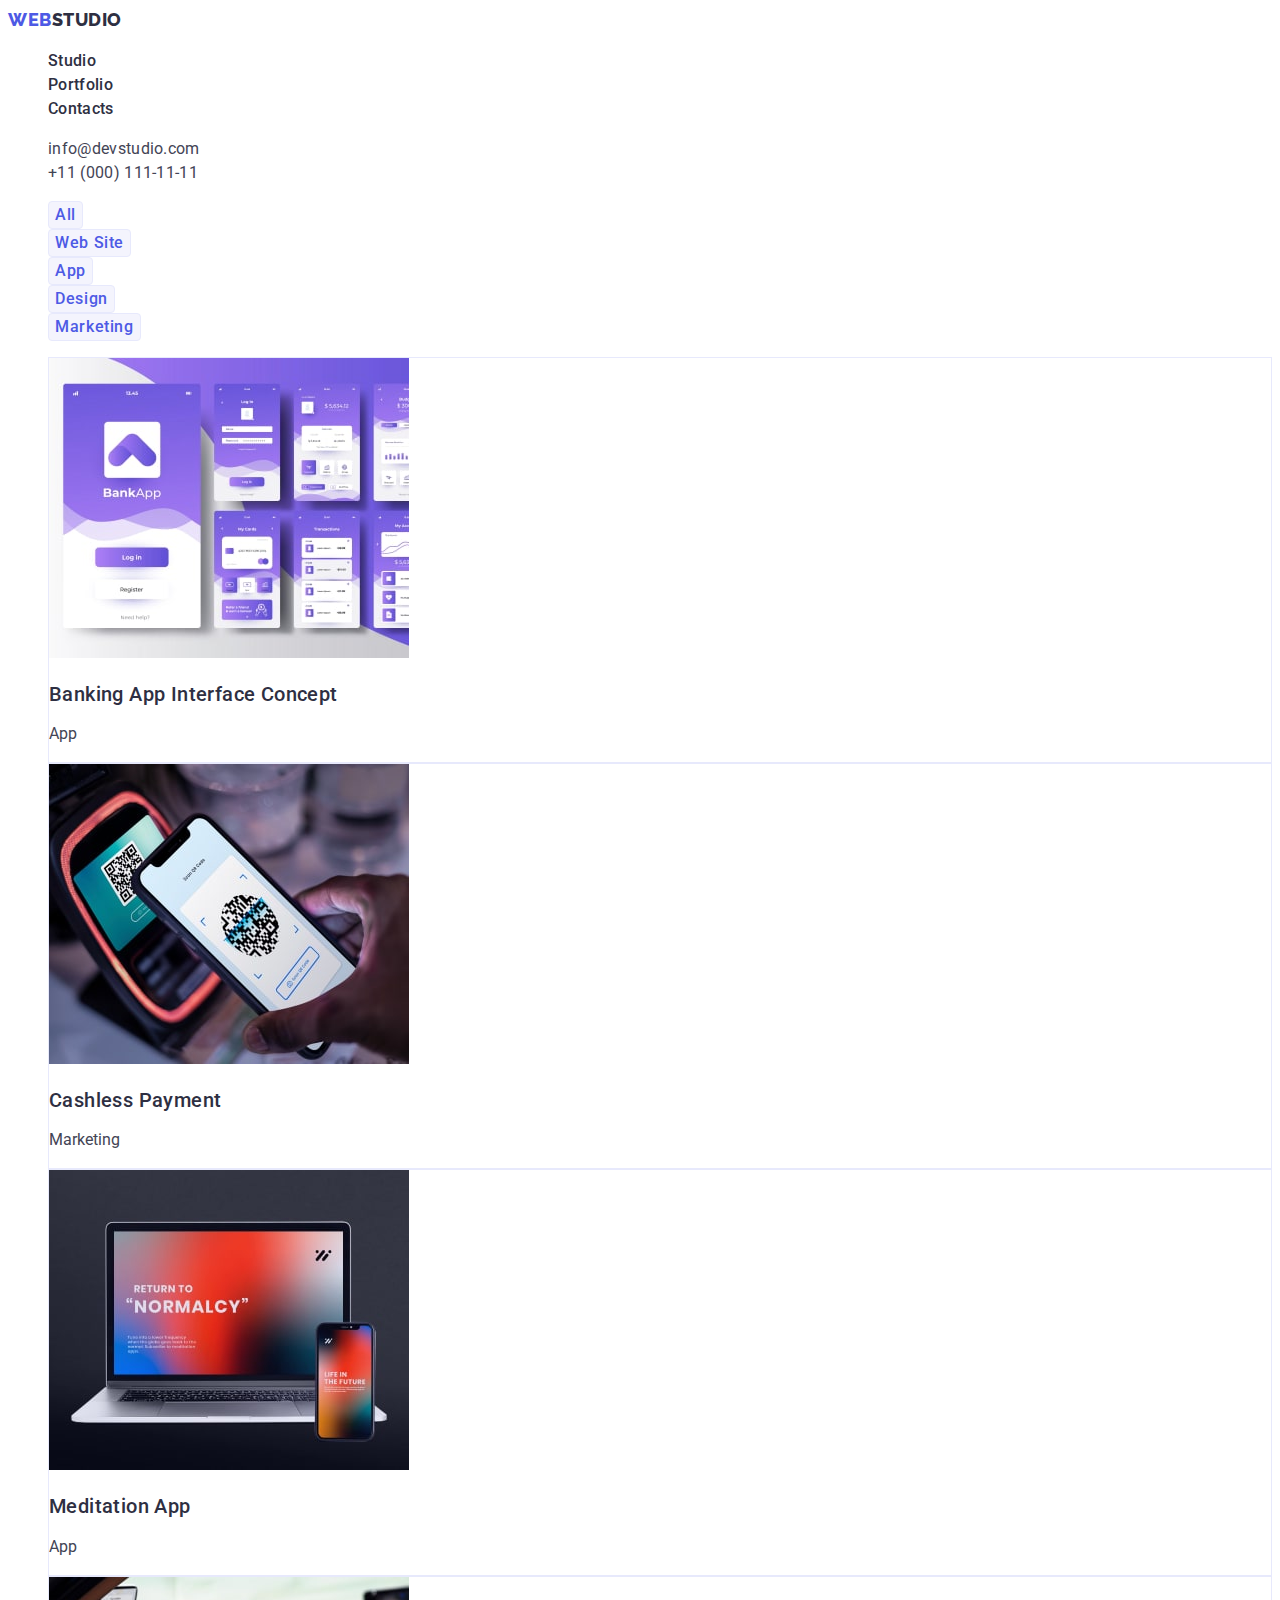
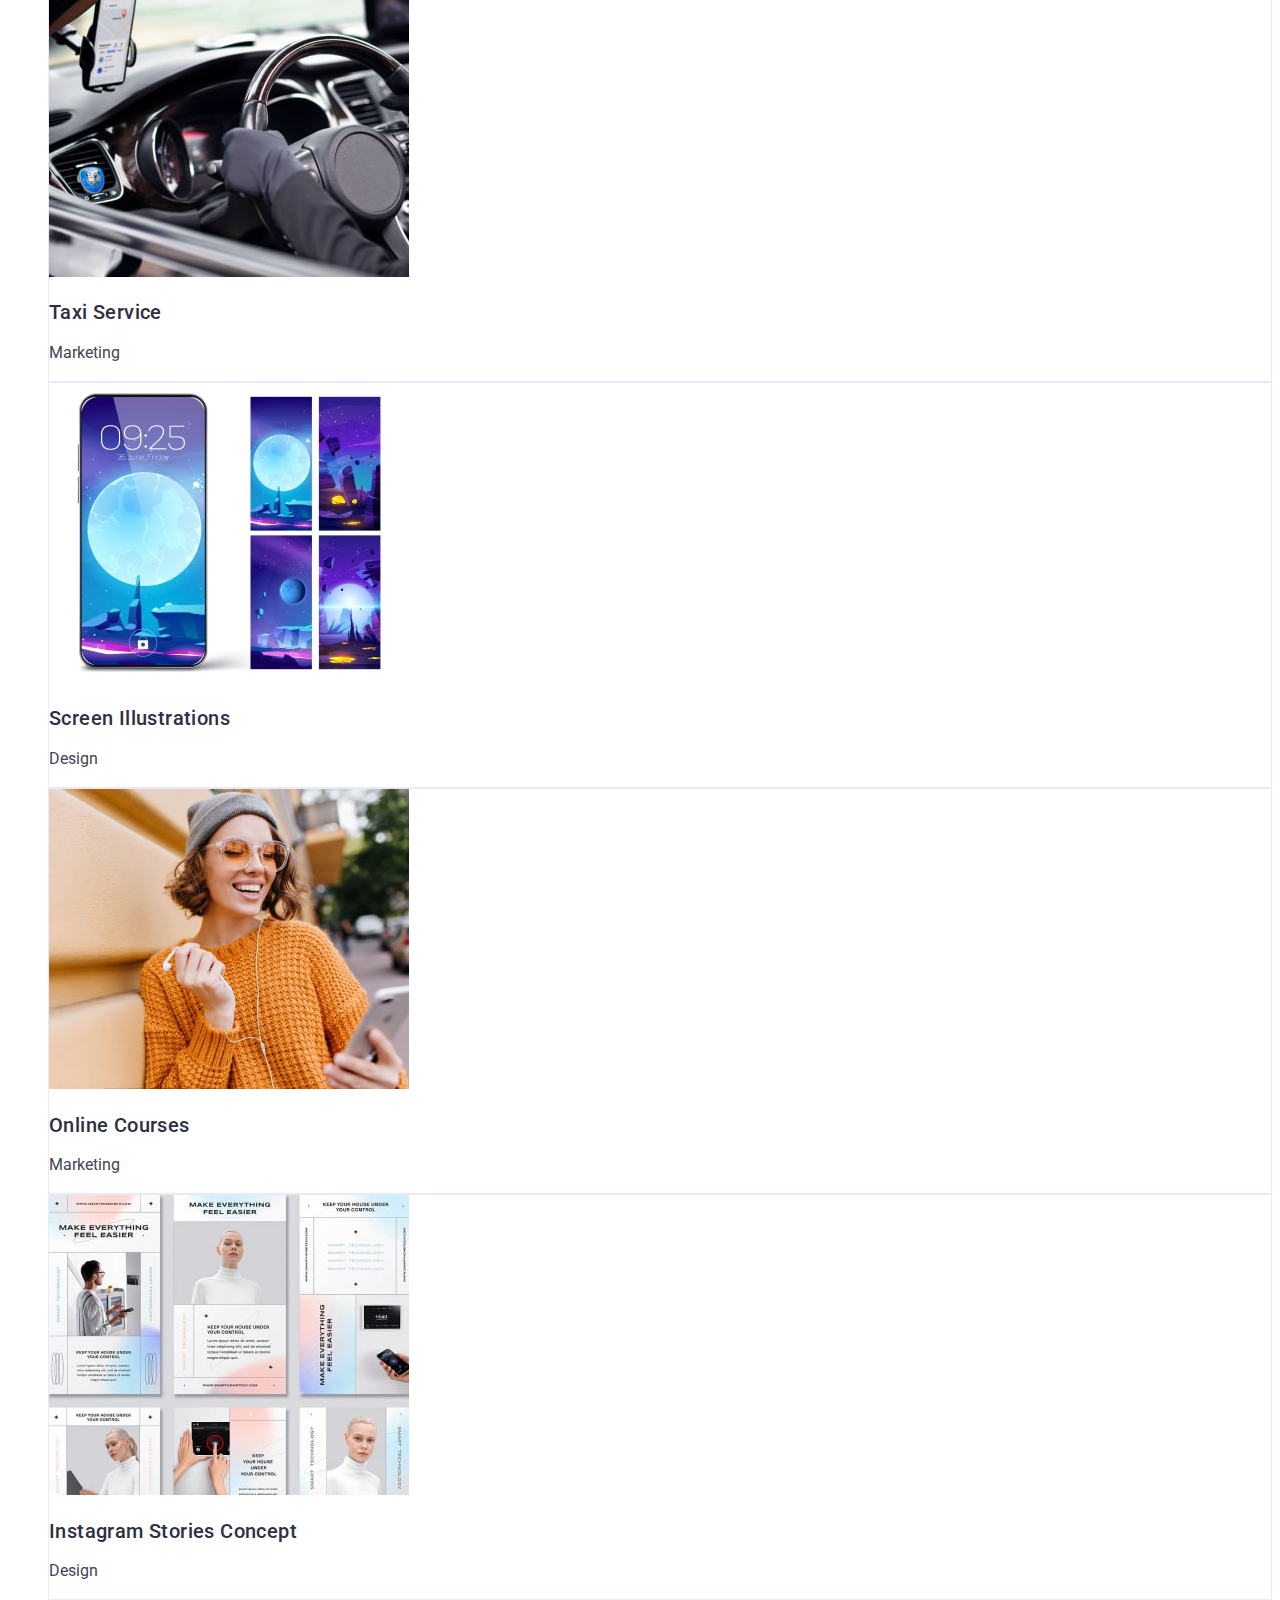
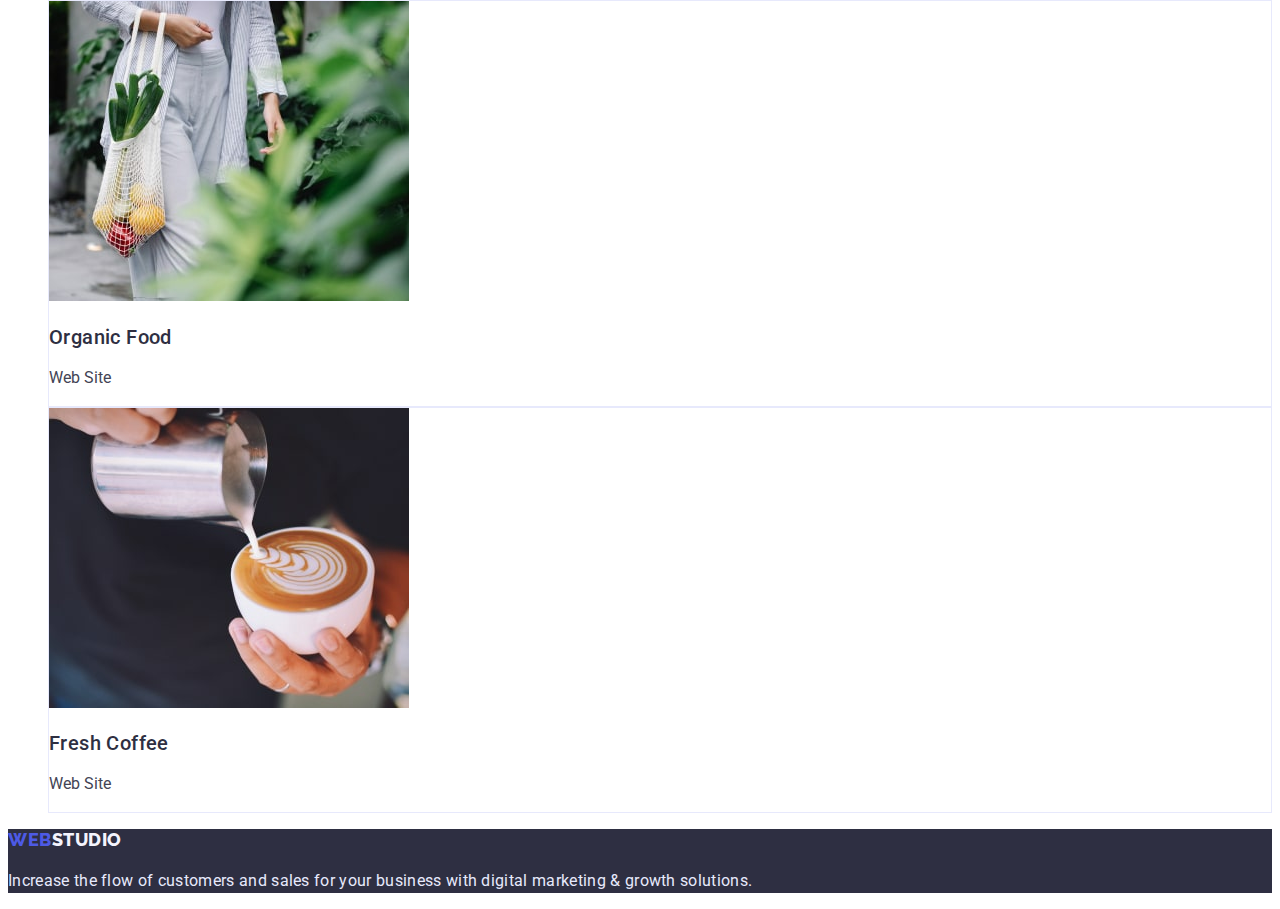
==== portfolio.html @ cee45951 "Initial commit" ====
<!DOCTYPE html>
<html lang="en">

<head>
    <meta charset="UTF-8">
    <meta http-equiv="X-UA-Compatible" content="IE=edge">
    <meta name="viewport" content="width=device-width, initial-scale=1.0">

    <title>WebStudio</title>

    <link rel="preconnect" href="https://fonts.googleapis.com">
    <link rel="preconnect" href="https://fonts.gstatic.com" crossorigin>
    <link
        href="https://fonts.googleapis.com/css2?family=Raleway:wght@800&family=Roboto:wght@400;500;700;900&display=swap"
        rel="stylesheet">

    <link rel="stylesheet" href="./css/styles.css">

</head>

<body>

    <header>
        <nav>
            <!-- Logo -->
            <a class="logo" href="./index.html"> <span class="logo-accent">Web</span>Studio</a>
            <!-- Navigation -->
            <ul class="site-navigation list">
                <li><a href="">Studio</a></li>
                <li><a href="">Portfolio</a></li>
                <li><a href="">Contacts</a></li>
            </ul>
        </nav>
        <!-- Mail&Phone number -->
        <address>
            <ul class="contacts list">
                <li>
                    <a href="mailto:info@devstudio.com">info@devstudio.com</a>
                </li>
                <li>
                    <a href="tel:+110001111111">+11 (000) 111-11-11</a>
                </li>
            </ul>
        </address>
    </header>

    <main>
        <h1 hidden>Portfolio</h1>
        <!-- Filter -->
        <ul class="filter list">
            <li><button type="button" class="filter-item">All</button></li>
            <li><button type="button" class="filter-item">Web site</button></li>
            <li><button type="button" class="filter-item">App</button></li>
            <li><button type="button" class="filter-item">Design</button></li>
            <li><button type="button" class="filter-item">Marketing</button></li>
        </ul>

        <!-- Portfolio -->
        <ul class="list">
            <li class="project"><a href="">
                    <img src="./images/portfolio/img1.jpg" alt="App interface" width="360">
                    <h2 class="subtitle">Banking app interface concept</h2>
                    <p class="description">App</p>
                </a>
            </li>
            <li class="project">
                <a href="">
                    <img src="./images/portfolio/img2.jpg" alt="Cashless payment" width="360">
                    <h2 class="subtitle">Cashless payment</h2>
                    <p class="description">Marketing</p>
                </a>
            </li>
            <li class="project">
                <a href="">
                    <img src="./images/portfolio/img3.jpg" alt="Meditation app" width="360">
                    <h2 class="subtitle">Meditation App</h2>
                    <p class="description">App</p>
                </a>
            </li>
            <li class="project">
                <a href="">
                    <img src="./images/portfolio/img4.jpg" alt="Taxi service" width="360">
                    <h2 class="subtitle">Taxi service</h2>
                    <p class="description">Marketing</p>
                </a>
            </li>
            <li class="project">
                <a href="">
                    <img src="./images/portfolio/img5.jpg" alt="Screen illustrations" width="360">
                    <h2 class="subtitle">Screen illustrations</h2>
                    <p class="description">Design</p>
                </a>
            </li>
            <li class="project">
                <a href="">
                    <img src="./images/portfolio/img6.jpg" alt="Online courses" width="360">
                    <h2 class="subtitle">Online courses</h2>
                    <p class="description">Marketing</p>
                </a>
            </li>
            <li class="project">
                <a href="">
                    <img src="./images/portfolio/img7.jpg" alt="Instagram stories concept" width="360">
                    <h2 class="subtitle">Instagram stories concept</h2>
                    <p class="description">Design</p>
                </a>
            </li>
            <li class="project">
                <a href="">
                    <img src="./images/portfolio/img8.jpg" alt="Organic food" width="360">
                    <h2 class="subtitle">Organic food</h2>
                    <p class="description">Web site</p>
                </a>
            </li>
            <li class="project">
                <a href="">
                    <img src="./images/portfolio/img9.jpg" alt="Coffee" width="360">
                    <h2 class="subtitle">Fresh coffee</h2>
                    <p class="description">Web site</p>
                </a>
            </li>
        </ul>
    </main>

    <footer>
        <!-- Logo footer -->
        <a href="./index.html" class="logo logo-footer "><span class="logo-accent">Web</span>Studio</a>

        <!-- Some text -->
        <p class="footer-text">Increase the flow of customers and sales for your business with digital marketing &
            growth solutions.</p>
    </footer>

</body>

</html>
---- css/styles.css ----
:root {
  --primary-brand: #4d5ae5;
  --pressed-state: #404bbf;
  --dark: #2e2f42;
  --success: #31d0aa;
  --text: #434455;
  --subtle-text: #8e8f99;
  --accent: #e7e9fc;
  --light: #f4f4fd;
  --modal-overlay: rgba(46, 47, 66, 0.4);
  --hero-background: rgba(46, 47, 66, 0.7);
}

body {
  background-color: #ffffff;
  color: var(--text);

  font-family: "Roboto", sans-serif;
  font-weight: 400;
  font-size: 16px;
  line-height: 1.5;
}

.list {
  list-style: none;
}

/* Logo */
.logo-accent {
  color: var(--primary-brand);
}
.logo {
  color: var(--dark);

  font-family: "Raleway", sans-serif;
  font-weight: 800;
  font-size: 18px;
  line-height: 1.33;
  letter-spacing: 0.03em;
  text-transform: uppercase;
  text-decoration: none;
}

/* Site navigation */
.site-navigation a {
  color: var(--dark);

  font-weight: 500;
  text-decoration: none;
  letter-spacing: 0.02em;
}
.site-navigation a:hover,
.site-navigation a:focus {
  color: var(--pressed-state);
}

/* Mail&Phone number */
.contacts a {
  color: var(--text);

  font-style: normal;
  font-weight: 400;
  font-size: 16px;
  line-height: 1.5;
  text-decoration: none;
  letter-spacing: 0.02em;
}
.contacts a:hover,
.contacts a:focus {
  color: var(--pressed-state);
}
/* Hero section */
.hero-section {
  background-color: var(--dark);
}

.hero-title {
  color: #ffffff;

  font-weight: 700;
  font-size: 56px;
  line-height: 1.07;
  text-align: center;
  letter-spacing: 0.02em;
}

.order-btn {
  background-color: var(--primary-brand);
  color: #ffffff;

  font-family: inherit;
  font-style: normal;
  font-weight: 500;
  font-size: 16px;
  line-height: 1.5;
  letter-spacing: 0.04em;
  text-align: center;

  cursor: pointer;
}
.order-btn:hover,
.order-btn:focus {
  background-color: var(--pressed-state);
}

.section-title {
  font-weight: 700;
  font-size: 36px;
  line-height: 1.11;
  text-align: center;
  text-transform: capitalize;
  letter-spacing: 0.02em;
}

.subtitle {
  color: var(--dark);

  font-weight: 500;
  font-size: 20px;
  line-height: 1.2;
  letter-spacing: 0.02em;
  text-transform: capitalize;
}

.description {
  text-transform: capitalize;
  color: var(--text);
}

/* Team section */
.team-section {
  background-color: var(--light);
}
.team-item {
  background-color: #ffffff;
}

/* Footer */
footer {
  background-color: var(--dark);
  color: var(--accent);
  letter-spacing: 0.02em;
}
.logo-footer {
  color: var(--light);
  line-height: 1.17;
  letter-spacing: 0.03em;
}

/* Portfolio page */
.filter-item {
  background-color: var(--light);
  color: var(--primary-brand);

  border: 1px solid var(--accent);
  border-radius: 4px;

  font-family: inherit;
  font-style: normal;
  font-weight: 500;
  font-size: 16px;
  line-height: 1.5;
  letter-spacing: 0.04em;
  text-transform: capitalize;

  cursor: pointer;
}
.filter-item:hover,
.filter-item:focus {
  background-color: var(--pressed-state);
  color: #ffffff;
}

.project {
  background-color: #ffffff;
  border: 1px solid var(--accent);
}
.project:hover,
.project:focus {
  background-color: var(--accent);
}

.project > a {
  text-decoration: none;
}
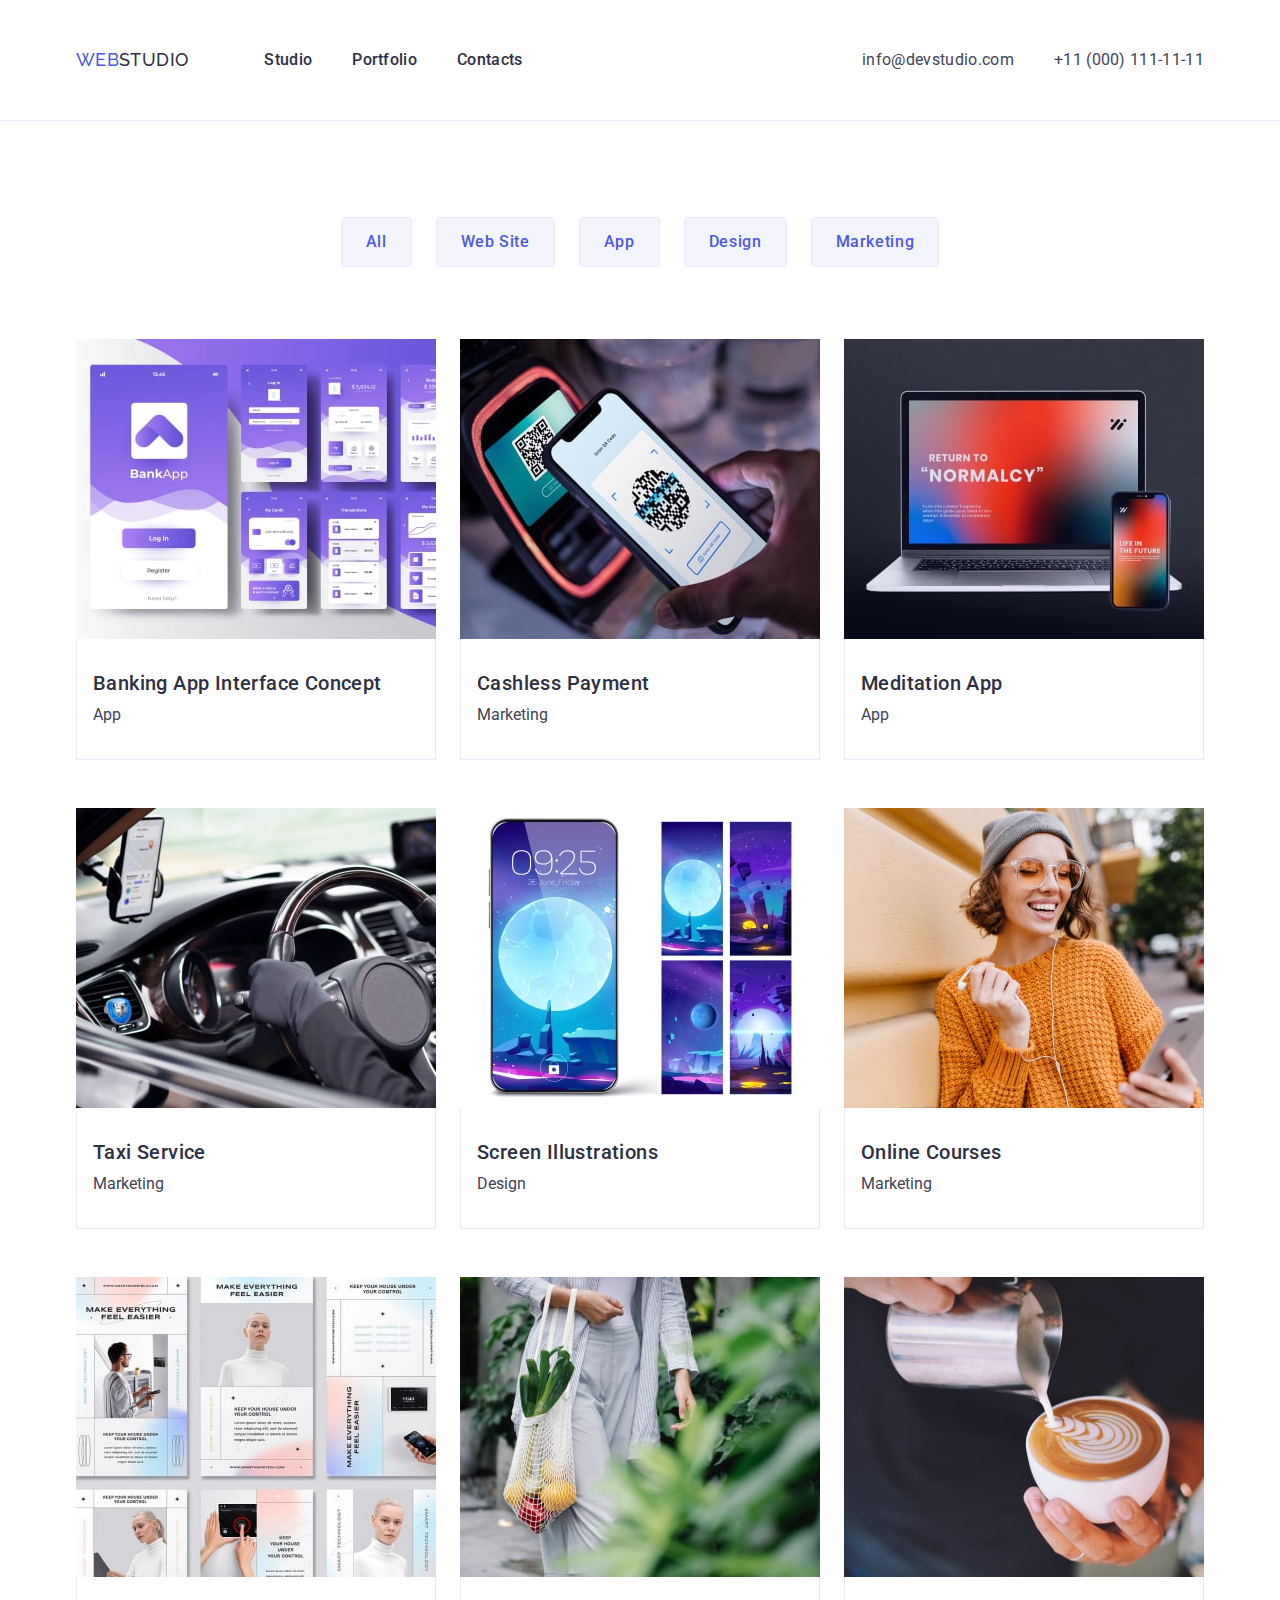
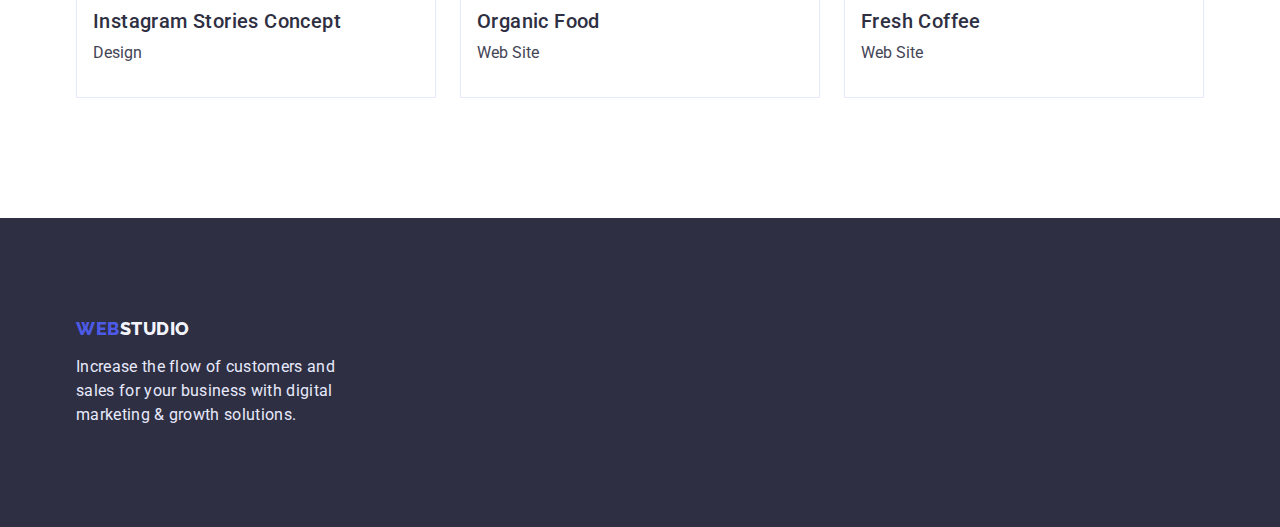
==== commit 5e85f6ca: "updated pages" ====
--- a/portfolio.html
+++ b/portfolio.html
@@ -14,6 +14,9 @@
         href="https://fonts.googleapis.com/css2?family=Raleway:wght@800&family=Roboto:wght@400;500;700;900&display=swap"
         rel="stylesheet">
 
+    <link rel="stylesheet"
+        href="https://cdnjs.cloudflare.com/ajax/libs/modern-normalize/1.1.0/modern-normalize.min.css">
+
     <link rel="stylesheet" href="./css/styles.css">
 
 </head>
@@ -21,114 +24,142 @@
 <body>
 
     <header>
-        <nav>
-            <!-- Logo -->
-            <a class="logo" href="./index.html"> <span class="logo-accent">Web</span>Studio</a>
-            <!-- Navigation -->
-            <ul class="site-navigation list">
-                <li><a href="">Studio</a></li>
-                <li><a href="">Portfolio</a></li>
-                <li><a href="">Contacts</a></li>
-            </ul>
-        </nav>
-        <!-- Mail&Phone number -->
-        <address>
-            <ul class="contacts list">
-                <li>
-                    <a href="mailto:info@devstudio.com">info@devstudio.com</a>
-                </li>
-                <li>
-                    <a href="tel:+110001111111">+11 (000) 111-11-11</a>
-                </li>
-            </ul>
-        </address>
+        <div class="container page-header">
+            <nav class="site-nav">
+                <!-- Logo -->
+                <a class="logo link" href="./index.html"> <span class="logo-accent">Web</span>Studio</a>
+                <!-- Navigation -->
+                <ul class="site-nav-list list">
+                    <li class="site-nav-item">
+                        <a class="link" href="">Studio</a>
+                    </li>
+                    <li class="site-nav-item"><a class="link" href="./portfolio.html">Portfolio</a></li>
+                    <li class="site-nav-item"><a class="link" href="">Contacts</a></li>
+                </ul>
+            </nav>
+            <!-- Mail&Phone number -->
+            <address>
+                <ul class="contacts list">
+                    <li class="contacts-item">
+                        <a class="link" href="mailto:info@devstudio.com">info@devstudio.com</a>
+                    </li>
+                    <li class="contacts-item">
+                        <a class="link" href="tel:+110001111111">+11 (000) 111-11-11</a>
+                    </li>
+                </ul>
+            </address>
+        </div>
     </header>
 
     <main>
-        <h1 hidden>Portfolio</h1>
-        <!-- Filter -->
-        <ul class="filter list">
-            <li><button type="button" class="filter-item">All</button></li>
-            <li><button type="button" class="filter-item">Web site</button></li>
-            <li><button type="button" class="filter-item">App</button></li>
-            <li><button type="button" class="filter-item">Design</button></li>
-            <li><button type="button" class="filter-item">Marketing</button></li>
-        </ul>
+        <div class="container portfolio-page">
+            <h1 class="visually-hidden">Portfolio</h1>
+            <!-- Filter -->
+            <ul class="filter list">
+                <li class="filter-item"><button type="button" class="filter-btn">All</button></li>
+                <li class="filter-item"><button type="button" class="filter-btn">Web site</button></li>
+                <li class="filter-item"><button type="button" class="filter-btn">App</button></li>
+                <li class="filter-item"><button type="button" class="filter-btn">Design</button></li>
+                <li class="filter-item"><button type="button" class="filter-btn">Marketing</button></li>
+            </ul>
 
-        <!-- Portfolio -->
-        <ul class="list">
-            <li class="project"><a href="">
-                    <img src="./images/portfolio/img1.jpg" alt="App interface" width="360">
-                    <h2 class="subtitle">Banking app interface concept</h2>
-                    <p class="description">App</p>
-                </a>
-            </li>
-            <li class="project">
-                <a href="">
-                    <img src="./images/portfolio/img2.jpg" alt="Cashless payment" width="360">
-                    <h2 class="subtitle">Cashless payment</h2>
-                    <p class="description">Marketing</p>
-                </a>
-            </li>
-            <li class="project">
-                <a href="">
-                    <img src="./images/portfolio/img3.jpg" alt="Meditation app" width="360">
-                    <h2 class="subtitle">Meditation App</h2>
-                    <p class="description">App</p>
-                </a>
-            </li>
-            <li class="project">
-                <a href="">
-                    <img src="./images/portfolio/img4.jpg" alt="Taxi service" width="360">
-                    <h2 class="subtitle">Taxi service</h2>
-                    <p class="description">Marketing</p>
-                </a>
-            </li>
-            <li class="project">
-                <a href="">
-                    <img src="./images/portfolio/img5.jpg" alt="Screen illustrations" width="360">
-                    <h2 class="subtitle">Screen illustrations</h2>
-                    <p class="description">Design</p>
-                </a>
-            </li>
-            <li class="project">
-                <a href="">
-                    <img src="./images/portfolio/img6.jpg" alt="Online courses" width="360">
-                    <h2 class="subtitle">Online courses</h2>
-                    <p class="description">Marketing</p>
-                </a>
-            </li>
-            <li class="project">
-                <a href="">
-                    <img src="./images/portfolio/img7.jpg" alt="Instagram stories concept" width="360">
-                    <h2 class="subtitle">Instagram stories concept</h2>
-                    <p class="description">Design</p>
-                </a>
-            </li>
-            <li class="project">
-                <a href="">
-                    <img src="./images/portfolio/img8.jpg" alt="Organic food" width="360">
-                    <h2 class="subtitle">Organic food</h2>
-                    <p class="description">Web site</p>
-                </a>
-            </li>
-            <li class="project">
-                <a href="">
-                    <img src="./images/portfolio/img9.jpg" alt="Coffee" width="360">
-                    <h2 class="subtitle">Fresh coffee</h2>
-                    <p class="description">Web site</p>
-                </a>
-            </li>
-        </ul>
+            <!-- Portfolio -->
+            <ul class="portfolio-list list">
+                <li class="project">
+                    <a class="link" href="">
+                        <img src="./images/portfolio/img1.jpg" alt="App interface" width="360">
+                        <div class="project-description">
+                            <h2 class="subtitle">Banking app interface concept</h2>
+                            <p class="description">App</p>
+                        </div>
+                    </a>
+                </li>
+                <li class="project">
+                    <a class="link" href="">
+                        <img src="./images/portfolio/img2.jpg" alt="Cashless payment" width="360">
+                        <div class="project-description">
+                            <h2 class="subtitle">Cashless payment</h2>
+                            <p class="description">Marketing</p>
+                        </div>
+
+                    </a>
+                </li>
+                <li class="project">
+                    <a class="link" href="">
+                        <img src="./images/portfolio/img3.jpg" alt="Meditation app" width="360">
+                        <div class="project-description">
+                            <h2 class="subtitle">Meditation App</h2>
+                            <p class="description">App</p>
+                        </div>
+                    </a>
+                </li>
+                <li class="project">
+                    <a class="link" href="">
+                        <img src="./images/portfolio/img4.jpg" alt="Taxi service" width="360">
+                        <div class="project-description">
+                            <h2 class="subtitle">Taxi service</h2>
+                            <p class="description">Marketing</p>
+                        </div>
+                    </a>
+                </li>
+                <li class="project">
+                    <a class="link" href="">
+                        <img src="./images/portfolio/img5.jpg" alt="Screen illustrations" width="360">
+                        <div class="project-description">
+                            <h2 class="subtitle">Screen illustrations</h2>
+                            <p class="description">Design</p>
+                        </div>
+                    </a>
+                </li>
+                <li class="project">
+                    <a class="link" href="">
+                        <img src="./images/portfolio/img6.jpg" alt="Online courses" width="360">
+                        <div class="project-description">
+                            <h2 class="subtitle">Online courses</h2>
+                            <p class="description">Marketing</p>
+                        </div>
+                    </a>
+                </li>
+                <li class="project">
+                    <a class="link" href="">
+                        <img src="./images/portfolio/img7.jpg" alt="Instagram stories concept" width="360">
+                        <div class="project-description">
+                            <h2 class="subtitle">Instagram stories concept</h2>
+                            <p class="description">Design</p>
+                        </div>
+                    </a>
+                </li>
+                <li class="project">
+                    <a class="link" href="">
+                        <img src="./images/portfolio/img8.jpg" alt="Organic food" width="360">
+                        <div class="project-description">
+                            <h2 class="subtitle">Organic food</h2>
+                            <p class="description">Web site</p>
+                        </div>
+                    </a>
+                </li>
+                <li class="project">
+                    <a class="link" href="">
+                        <img src="./images/portfolio/img9.jpg" alt="Coffee" width="360">
+                        <div class="project-description">
+                            <h2 class="subtitle">Fresh coffee</h2>
+                            <p class="description">Web site</p>
+                        </div>
+                    </a>
+                </li>
+            </ul>
+        </div>
     </main>
 
     <footer>
-        <!-- Logo footer -->
-        <a href="./index.html" class="logo logo-footer "><span class="logo-accent">Web</span>Studio</a>
+        <div class="container">
+            <!-- Logo footer -->
+            <a href="./index.html" class="logo logo-footer link"><span class="logo-accent">Web</span>Studio</a>
 
-        <!-- Some text -->
-        <p class="footer-text">Increase the flow of customers and sales for your business with digital marketing &
-            growth solutions.</p>
+            <!-- Some text -->
+            <p class="footer-text">Increase the flow of customers and sales for your business with digital marketing &
+                growth solutions.</p>
+        </div>
     </footer>
 
 </body>
--- a/css/styles.css
+++ b/css/styles.css
@@ -12,9 +12,10 @@
 }
 
 body {
+  margin: 0;
+
   background-color: #ffffff;
   color: var(--text);
-
   font-family: "Roboto", sans-serif;
   font-weight: 400;
   font-size: 16px;
@@ -22,72 +23,177 @@
 }
 
 .list {
+  margin: 0;
+  padding: 0;
+
   list-style: none;
 }
 
-/* Logo */
+.link {
+  text-decoration: none;
+}
+
+.section-title {
+  margin-top: 0;
+  margin-bottom: 72px;
+
+  font-weight: 700;
+  font-size: 36px;
+  line-height: 1.11;
+  text-align: center;
+  text-transform: capitalize;
+  letter-spacing: 0.02em;
+}
+
+.subtitle {
+  margin-top: 0;
+  margin-bottom: 8px;
+
+  color: var(--dark);
+  font-weight: 500;
+  font-size: 20px;
+  line-height: 1.2;
+  letter-spacing: 0.02em;
+  text-transform: capitalize;
+}
+
+.description {
+  margin-top: 0;
+  margin-bottom: 32px;
+
+  color: var(--text);
+  text-transform: capitalize;
+}
+
+.container {
+  width: 1158px;
+  margin: 0 auto;
+  padding: 0 15px;
+}
+
+.visually-hidden {
+  position: absolute;
+  width: 1px;
+  height: 1px;
+  margin: -1px;
+  border: 0;
+  padding: 0;
+
+  white-space: nowrap;
+  clip-path: inset(100%);
+  clip: rect(0 0 0 0);
+  overflow: hidden;
+}
+/*-------------------- Header ----------------------*/
+header {
+  padding-top: 24px;
+  padding-bottom: 24px;
+  border-bottom: 1px solid var(--accent);
+}
+
+.page-header {
+  display: flex;
+  align-items: center;
+  justify-content: space-between;
+}
+
+/*------ Logo -----*/
 .logo-accent {
   color: var(--primary-brand);
 }
+
 .logo {
   color: var(--dark);
-
   font-family: "Raleway", sans-serif;
   font-weight: 800;
   font-size: 18px;
   line-height: 1.33;
   letter-spacing: 0.03em;
   text-transform: uppercase;
-  text-decoration: none;
-}
-
-/* Site navigation */
-.site-navigation a {
+}
+
+/*------ Site navigation ------*/
+.site-nav {
+  display: flex;
+}
+
+.site-nav-list {
+  display: flex;
+  margin-left: 76px;
+}
+
+.site-nav-item:not(:last-child) {
+  margin-right: 40px;
+}
+
+.site-nav .link {
+  display: block;
+  padding-top: 24px;
+  padding-bottom: 24px;
+
   color: var(--dark);
-
   font-weight: 500;
-  text-decoration: none;
-  letter-spacing: 0.02em;
-}
-.site-navigation a:hover,
-.site-navigation a:focus {
+  letter-spacing: 0.02em;
+}
+
+.site-nav .link:hover,
+.site-nav .link:focus {
   color: var(--pressed-state);
 }
 
-/* Mail&Phone number */
-.contacts a {
+/*------- Mail&Phone number -------*/
+.contacts {
+  display: flex;
+}
+
+.contacts-item {
+  padding-top: 24px;
+  padding-bottom: 24px;
+  cursor: pointer;
+}
+.contacts-item + .contacts-item {
+  margin-left: 40px;
+}
+
+.contacts .link {
   color: var(--text);
-
   font-style: normal;
   font-weight: 400;
   font-size: 16px;
   line-height: 1.5;
-  text-decoration: none;
-  letter-spacing: 0.02em;
-}
-.contacts a:hover,
-.contacts a:focus {
+  letter-spacing: 0.02em;
+}
+
+.contacts .link:hover,
+.contacts .link:focus {
   color: var(--pressed-state);
 }
-/* Hero section */
+
+/*----------------- Hero section -------------------*/
 .hero-section {
   background-color: var(--dark);
+  text-align: center;
 }
 
 .hero-title {
+  margin-top: 0;
+  margin-bottom: 48px;
+
   color: #ffffff;
-
   font-weight: 700;
   font-size: 56px;
   line-height: 1.07;
-  text-align: center;
   letter-spacing: 0.02em;
 }
 
 .order-btn {
+  padding: 16px 32px;
+  min-width: 169px;
+  border-radius: 4px;
+  border-color: transparent;
+
   background-color: var(--primary-brand);
   color: #ffffff;
-
   font-family: inherit;
   font-style: normal;
   font-weight: 500;
@@ -98,63 +204,114 @@
 
   cursor: pointer;
 }
+
 .order-btn:hover,
 .order-btn:focus {
   background-color: var(--pressed-state);
 }
 
-.section-title {
-  font-weight: 700;
-  font-size: 36px;
-  line-height: 1.11;
+/*--------- Features ----------*/
+.features {
+  padding-top: 120px;
+}
+
+.feature-list {
+  display: flex;
+}
+
+.feature-list p {
+  margin-top: 0;
+  margin-bottom: 0;
+}
+
+.feature-list-item {
+  width: calc((100%-72px) / 4);
+  margin-right: 24px;
+}
+
+.feature-list-item:last-child {
+  margin-right: 0;
+}
+/*--------- Works ----------*/
+.works {
+  padding-top: 120px;
+  padding-bottom: 120px;
+}
+
+.works-list {
+  display: flex;
+  justify-content: space-between;
+}
+
+/*--------- Team section ----------*/
+.team-section {
+  padding-top: 120px;
+  padding-bottom: 120px;
+
+  background-color: var(--light);
+}
+
+.team-list {
+  display: flex;
+  justify-content: space-between;
+}
+
+.team-item {
+  border-radius: 0px 0px 4px 4px;
+
+  background-color: #ffffff;
   text-align: center;
-  text-transform: capitalize;
-  letter-spacing: 0.02em;
-}
-
-.subtitle {
-  color: var(--dark);
-
-  font-weight: 500;
-  font-size: 20px;
-  line-height: 1.2;
-  letter-spacing: 0.02em;
-  text-transform: capitalize;
-}
-
-.description {
-  text-transform: capitalize;
-  color: var(--text);
-}
-
-/* Team section */
-.team-section {
-  background-color: var(--light);
-}
-.team-item {
-  background-color: #ffffff;
-}
-
-/* Footer */
+}
+
+.team-list img {
+  margin-bottom: 32px;
+}
+
+/*--------------------- Footer ---------------------*/
 footer {
+  padding-top: 100px;
+  padding-bottom: 100px;
+
   background-color: var(--dark);
   color: var(--accent);
   letter-spacing: 0.02em;
 }
+
 .logo-footer {
+  display: block;
+  margin-bottom: 16px;
+
   color: var(--light);
   line-height: 1.17;
   letter-spacing: 0.03em;
 }
 
-/* Portfolio page */
-.filter-item {
+.footer-text {
+  margin-top: 0;
+  margin-bottom: 0;
+  width: 264px;
+}
+
+/*-------------------------- Portfolio page --------------------------*/
+.portfolio-page {
+  padding-top: 96px;
+  padding-bottom: 120px;
+}
+
+.filter {
+  display: flex;
+  margin-bottom: 72px;
+  justify-content: center;
+  gap: 24px;
+}
+
+.filter-btn {
+  padding: 12px 24px;
+  border: 1px solid var(--accent);
+  border-radius: 4px;
+
   background-color: var(--light);
   color: var(--primary-brand);
-
-  border: 1px solid var(--accent);
-  border-radius: 4px;
-
   font-family: inherit;
   font-style: normal;
   font-weight: 500;
@@ -165,21 +322,47 @@
 
   cursor: pointer;
 }
-.filter-item:hover,
-.filter-item:focus {
+
+.filter-btn:hover,
+.filter-btn:focus {
   background-color: var(--pressed-state);
   color: #ffffff;
 }
 
+.portfolio-list {
+  display: flex;
+  flex-wrap: wrap;
+}
+
 .project {
+  margin-right: 24px;
+  margin-bottom: 48px;
+
   background-color: #ffffff;
-  border: 1px solid var(--accent);
-}
+}
+
 .project:hover,
 .project:focus {
   background-color: var(--accent);
 }
 
-.project > a {
-  text-decoration: none;
-}
+.project:nth-child(3n) {
+  margin-right: 0;
+}
+
+.project:nth-last-child(-n + 3) {
+  margin-bottom: 0;
+}
+
+.project img {
+  display: block;
+}
+
+.project-description {
+  padding-top: 32px;
+  border-left: 1px solid var(--accent);
+  border-bottom: 1px solid var(--accent);
+  border-right: 1px solid var(--accent);
+
+  text-indent: 16px;
+}
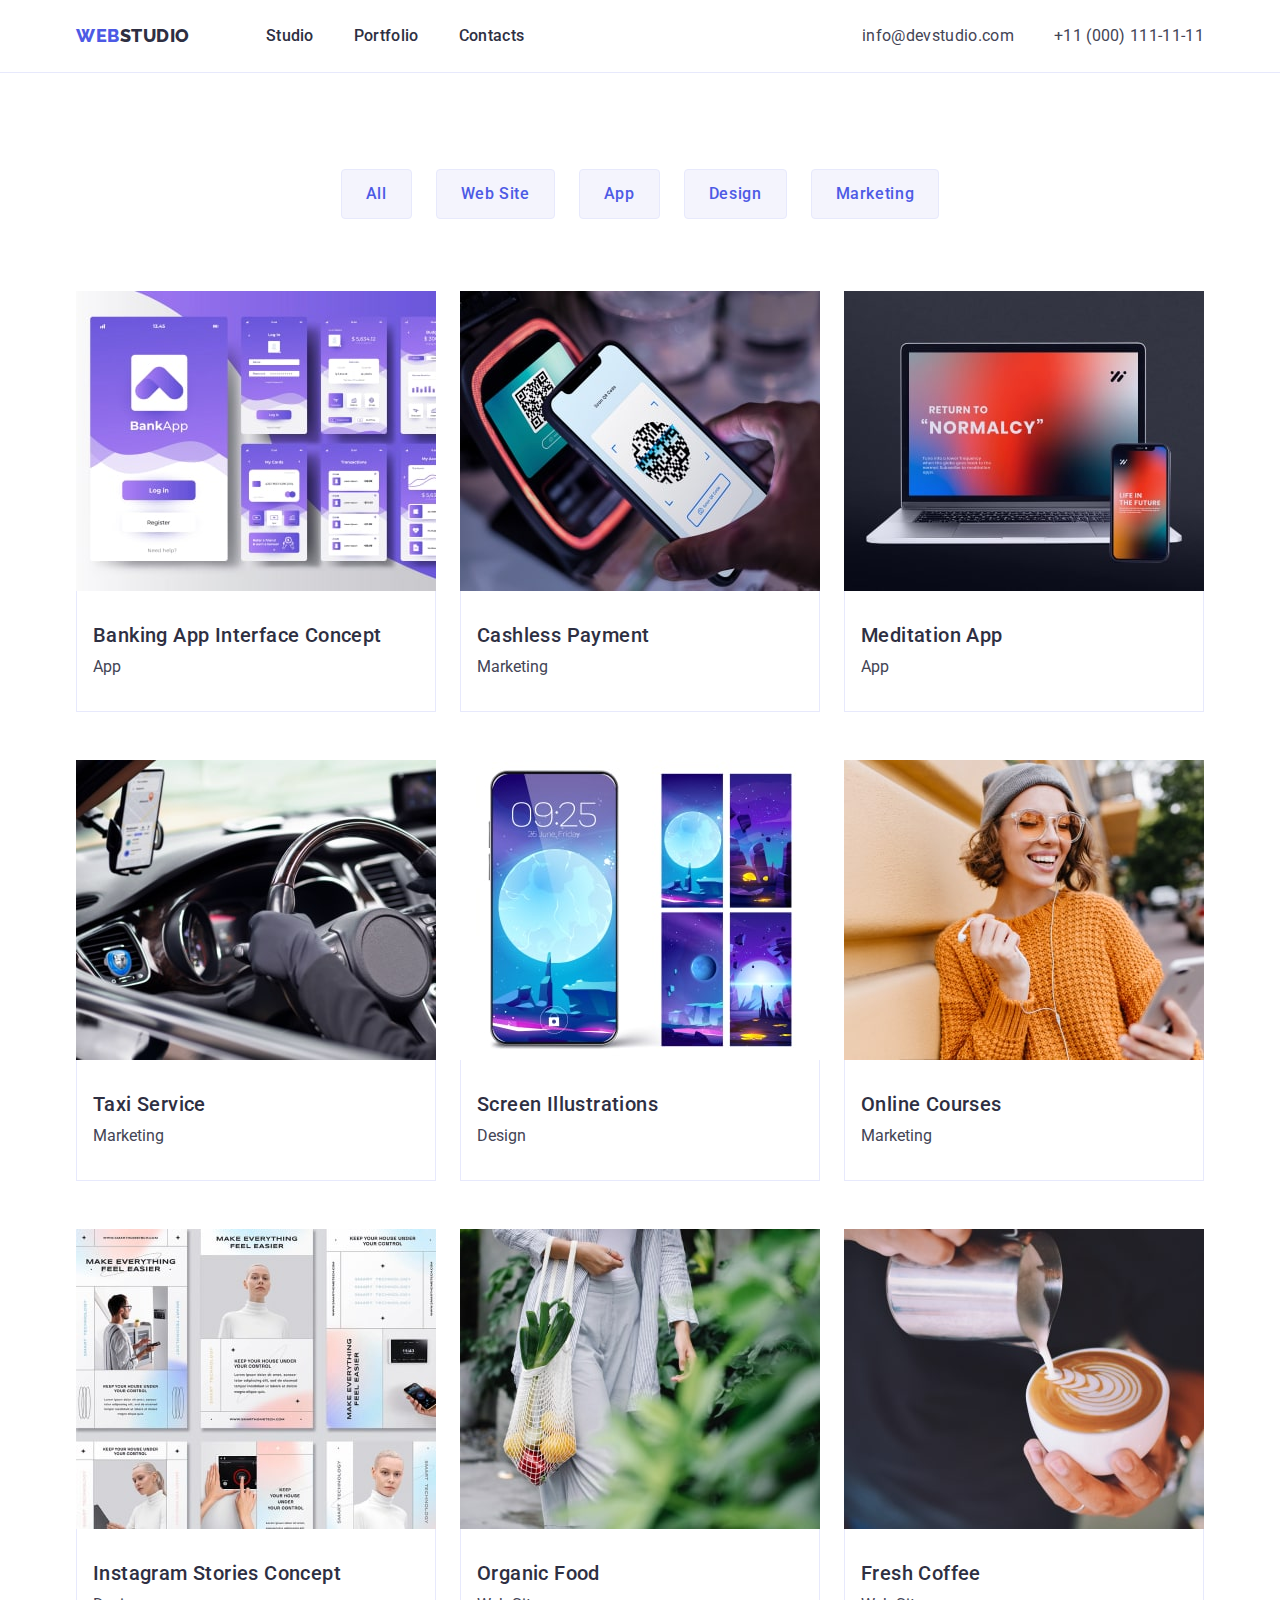
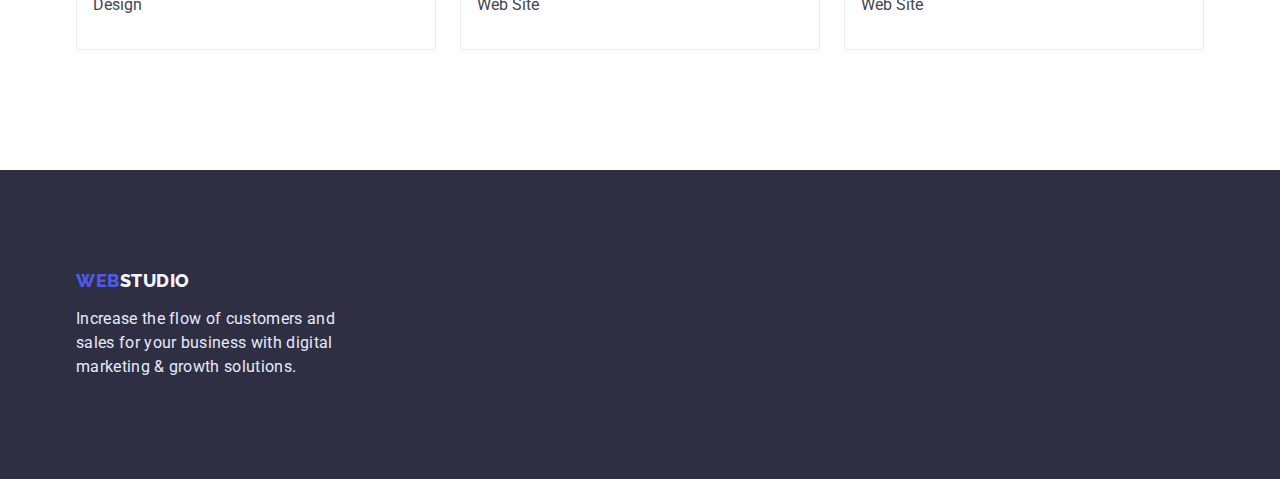
==== commit f3479b91: "edited after checking" ====
--- a/portfolio.html
+++ b/portfolio.html
@@ -8,14 +8,14 @@
 
     <title>WebStudio</title>
 
+    <link rel="stylesheet"
+        href="https://cdnjs.cloudflare.com/ajax/libs/modern-normalize/1.1.0/modern-normalize.min.css">
+
     <link rel="preconnect" href="https://fonts.googleapis.com">
     <link rel="preconnect" href="https://fonts.gstatic.com" crossorigin>
     <link
         href="https://fonts.googleapis.com/css2?family=Raleway:wght@800&family=Roboto:wght@400;500;700;900&display=swap"
         rel="stylesheet">
-
-    <link rel="stylesheet"
-        href="https://cdnjs.cloudflare.com/ajax/libs/modern-normalize/1.1.0/modern-normalize.min.css">
 
     <link rel="stylesheet" href="./css/styles.css">
 
@@ -26,24 +26,28 @@
     <header>
         <div class="container page-header">
             <nav class="site-nav">
-                <!-- Logo -->
-                <a class="logo link" href="./index.html"> <span class="logo-accent">Web</span>Studio</a>
-                <!-- Navigation -->
+                <a class="logo link" href="./index.html">
+                    <span class="logo-accent">Web</span>Studio</a>
+
                 <ul class="site-nav-list list">
                     <li class="site-nav-item">
                         <a class="link" href="">Studio</a>
                     </li>
-                    <li class="site-nav-item"><a class="link" href="./portfolio.html">Portfolio</a></li>
-                    <li class="site-nav-item"><a class="link" href="">Contacts</a></li>
+                    <li class="site-nav-item">
+                        <a class="link" href="./portfolio.html">Portfolio</a>
+                    </li>
+                    <li class="site-nav-item">
+                        <a class="link" href="">Contacts</a>
+                    </li>
                 </ul>
             </nav>
-            <!-- Mail&Phone number -->
+
             <address>
-                <ul class="contacts list">
-                    <li class="contacts-item">
+                <ul class="contacts-list list">
+                    <li class="contacts-list-item">
                         <a class="link" href="mailto:info@devstudio.com">info@devstudio.com</a>
                     </li>
-                    <li class="contacts-item">
+                    <li class="contacts-list-item">
                         <a class="link" href="tel:+110001111111">+11 (000) 111-11-11</a>
                     </li>
                 </ul>
@@ -52,111 +56,110 @@
     </header>
 
     <main>
-        <div class="container portfolio-page">
-            <h1 class="visually-hidden">Portfolio</h1>
-            <!-- Filter -->
-            <ul class="filter list">
-                <li class="filter-item"><button type="button" class="filter-btn">All</button></li>
-                <li class="filter-item"><button type="button" class="filter-btn">Web site</button></li>
-                <li class="filter-item"><button type="button" class="filter-btn">App</button></li>
-                <li class="filter-item"><button type="button" class="filter-btn">Design</button></li>
-                <li class="filter-item"><button type="button" class="filter-btn">Marketing</button></li>
-            </ul>
+        <section class="portfolio">
+            <div class="container portfolio-page">
+                <h1 class="visually-hidden">Portfolio</h1>
+                <!-- Filter -->
+                <ul class="filter list">
+                    <li class="filter-item"><button type="button" class="filter-btn">All</button></li>
+                    <li class="filter-item"><button type="button" class="filter-btn">Web site</button></li>
+                    <li class="filter-item"><button type="button" class="filter-btn">App</button></li>
+                    <li class="filter-item"><button type="button" class="filter-btn">Design</button></li>
+                    <li class="filter-item"><button type="button" class="filter-btn">Marketing</button></li>
+                </ul>
 
-            <!-- Portfolio -->
-            <ul class="portfolio-list list">
-                <li class="project">
-                    <a class="link" href="">
-                        <img src="./images/portfolio/img1.jpg" alt="App interface" width="360">
-                        <div class="project-description">
-                            <h2 class="subtitle">Banking app interface concept</h2>
-                            <p class="description">App</p>
-                        </div>
-                    </a>
-                </li>
-                <li class="project">
-                    <a class="link" href="">
-                        <img src="./images/portfolio/img2.jpg" alt="Cashless payment" width="360">
-                        <div class="project-description">
-                            <h2 class="subtitle">Cashless payment</h2>
-                            <p class="description">Marketing</p>
-                        </div>
+                <!-- Portfolio -->
+                <ul class="portfolio-list list">
+                    <li class="project">
+                        <a class="link" href="">
+                            <img src="./images/portfolio/img1.jpg" alt="App interface" width="360">
+                            <div class="project-content">
+                                <h2 class="subtitle">Banking app interface concept</h2>
+                                <p class="description">App</p>
+                            </div>
+                        </a>
+                    </li>
+                    <li class="project">
+                        <a class="link" href="">
+                            <img src="./images/portfolio/img2.jpg" alt="Cashless payment" width="360">
+                            <div class="project-content">
+                                <h2 class="subtitle">Cashless payment</h2>
+                                <p class="description">Marketing</p>
+                            </div>
 
-                    </a>
-                </li>
-                <li class="project">
-                    <a class="link" href="">
-                        <img src="./images/portfolio/img3.jpg" alt="Meditation app" width="360">
-                        <div class="project-description">
-                            <h2 class="subtitle">Meditation App</h2>
-                            <p class="description">App</p>
-                        </div>
-                    </a>
-                </li>
-                <li class="project">
-                    <a class="link" href="">
-                        <img src="./images/portfolio/img4.jpg" alt="Taxi service" width="360">
-                        <div class="project-description">
-                            <h2 class="subtitle">Taxi service</h2>
-                            <p class="description">Marketing</p>
-                        </div>
-                    </a>
-                </li>
-                <li class="project">
-                    <a class="link" href="">
-                        <img src="./images/portfolio/img5.jpg" alt="Screen illustrations" width="360">
-                        <div class="project-description">
-                            <h2 class="subtitle">Screen illustrations</h2>
-                            <p class="description">Design</p>
-                        </div>
-                    </a>
-                </li>
-                <li class="project">
-                    <a class="link" href="">
-                        <img src="./images/portfolio/img6.jpg" alt="Online courses" width="360">
-                        <div class="project-description">
-                            <h2 class="subtitle">Online courses</h2>
-                            <p class="description">Marketing</p>
-                        </div>
-                    </a>
-                </li>
-                <li class="project">
-                    <a class="link" href="">
-                        <img src="./images/portfolio/img7.jpg" alt="Instagram stories concept" width="360">
-                        <div class="project-description">
-                            <h2 class="subtitle">Instagram stories concept</h2>
-                            <p class="description">Design</p>
-                        </div>
-                    </a>
-                </li>
-                <li class="project">
-                    <a class="link" href="">
-                        <img src="./images/portfolio/img8.jpg" alt="Organic food" width="360">
-                        <div class="project-description">
-                            <h2 class="subtitle">Organic food</h2>
-                            <p class="description">Web site</p>
-                        </div>
-                    </a>
-                </li>
-                <li class="project">
-                    <a class="link" href="">
-                        <img src="./images/portfolio/img9.jpg" alt="Coffee" width="360">
-                        <div class="project-description">
-                            <h2 class="subtitle">Fresh coffee</h2>
-                            <p class="description">Web site</p>
-                        </div>
-                    </a>
-                </li>
-            </ul>
-        </div>
+                        </a>
+                    </li>
+                    <li class="project">
+                        <a class="link" href="">
+                            <img src="./images/portfolio/img3.jpg" alt="Meditation app" width="360">
+                            <div class="project-content">
+                                <h2 class="subtitle">Meditation App</h2>
+                                <p class="description">App</p>
+                            </div>
+                        </a>
+                    </li>
+                    <li class="project">
+                        <a class="link" href="">
+                            <img src="./images/portfolio/img4.jpg" alt="Taxi service" width="360">
+                            <div class="project-content">
+                                <h2 class="subtitle">Taxi service</h2>
+                                <p class="description">Marketing</p>
+                            </div>
+                        </a>
+                    </li>
+                    <li class="project">
+                        <a class="link" href="">
+                            <img src="./images/portfolio/img5.jpg" alt="Screen illustrations" width="360">
+                            <div class="project-content">
+                                <h2 class="subtitle">Screen illustrations</h2>
+                                <p class="description">Design</p>
+                            </div>
+                        </a>
+                    </li>
+                    <li class="project">
+                        <a class="link" href="">
+                            <img src="./images/portfolio/img6.jpg" alt="Online courses" width="360">
+                            <div class="project-content">
+                                <h2 class="subtitle">Online courses</h2>
+                                <p class="description">Marketing</p>
+                            </div>
+                        </a>
+                    </li>
+                    <li class="project">
+                        <a class="link" href="">
+                            <img src="./images/portfolio/img7.jpg" alt="Instagram stories concept" width="360">
+                            <div class="project-content">
+                                <h2 class="subtitle">Instagram stories concept</h2>
+                                <p class="description">Design</p>
+                            </div>
+                        </a>
+                    </li>
+                    <li class="project">
+                        <a class="link" href="">
+                            <img src="./images/portfolio/img8.jpg" alt="Organic food" width="360">
+                            <div class="project-content">
+                                <h2 class="subtitle">Organic food</h2>
+                                <p class="description">Web site</p>
+                            </div>
+                        </a>
+                    </li>
+                    <li class="project">
+                        <a class="link" href="">
+                            <img src="./images/portfolio/img9.jpg" alt="Coffee" width="360">
+                            <div class="project-content">
+                                <h2 class="subtitle">Fresh coffee</h2>
+                                <p class="description">Web site</p>
+                            </div>
+                        </a>
+                    </li>
+                </ul>
+            </div>
+        </section>
     </main>
 
     <footer>
         <div class="container">
-            <!-- Logo footer -->
             <a href="./index.html" class="logo logo-footer link"><span class="logo-accent">Web</span>Studio</a>
-
-            <!-- Some text -->
             <p class="footer-text">Increase the flow of customers and sales for your business with digital marketing &
                 growth solutions.</p>
         </div>
--- a/css/styles.css
+++ b/css/styles.css
@@ -9,12 +9,20 @@
   --light: #f4f4fd;
   --modal-overlay: rgba(46, 47, 66, 0.4);
   --hero-background: rgba(46, 47, 66, 0.7);
+  --main-background: #ffffff;
+  --light-text: #ffffff;
+}
+
+img {
+  display: block;
+  width: 100%;
+  height: auto;
 }
 
 body {
   margin: 0;
 
-  background-color: #ffffff;
+  background-color: var(--main-background);
   color: var(--text);
   font-family: "Roboto", sans-serif;
   font-weight: 400;
@@ -22,6 +30,12 @@
   line-height: 1.5;
 }
 
+.container {
+  width: 1158px;
+  margin: 0 auto;
+  padding: 0 15px;
+}
+
 .list {
   margin: 0;
   padding: 0;
@@ -59,16 +73,10 @@
 
 .description {
   margin-top: 0;
-  margin-bottom: 32px;
+  margin-bottom: 0;
 
   color: var(--text);
   text-transform: capitalize;
-}
-
-.container {
-  width: 1158px;
-  margin: 0 auto;
-  padding: 0 15px;
 }
 
 .visually-hidden {
@@ -86,23 +94,23 @@
 }
 /*-------------------- Header ----------------------*/
 header {
-  padding-top: 24px;
-  padding-bottom: 24px;
   border-bottom: 1px solid var(--accent);
 }
 
 .page-header {
   display: flex;
   align-items: center;
-  justify-content: space-between;
-}
-
-/*------ Logo -----*/
-.logo-accent {
-  color: var(--primary-brand);
+}
+
+.site-nav {
+  display: flex;
+  align-items: center;
 }
 
 .logo {
+  display: block;
+  margin-right: 76px;
+
   color: var(--dark);
   font-family: "Raleway", sans-serif;
   font-weight: 800;
@@ -112,21 +120,19 @@
   text-transform: uppercase;
 }
 
-/*------ Site navigation ------*/
-.site-nav {
-  display: flex;
+.logo-accent {
+  color: var(--primary-brand);
 }
 
 .site-nav-list {
   display: flex;
-  margin-left: 76px;
-}
-
-.site-nav-item:not(:last-child) {
-  margin-right: 40px;
-}
-
-.site-nav .link {
+  gap: 40px;
+}
+
+.site-nav-item {
+}
+
+.site-nav-item .link {
   display: block;
   padding-top: 24px;
   padding-bottom: 24px;
@@ -141,21 +147,16 @@
   color: var(--pressed-state);
 }
 
-/*------- Mail&Phone number -------*/
-.contacts {
-  display: flex;
-}
-
-.contacts-item {
-  padding-top: 24px;
-  padding-bottom: 24px;
-  cursor: pointer;
-}
-.contacts-item + .contacts-item {
-  margin-left: 40px;
-}
-
-.contacts .link {
+address {
+  margin-left: auto;
+}
+
+.contacts-list {
+  display: flex;
+  gap: 40px;
+}
+
+.contacts-list .link {
   color: var(--text);
   font-style: normal;
   font-weight: 400;
@@ -164,22 +165,23 @@
   letter-spacing: 0.02em;
 }
 
-.contacts .link:hover,
-.contacts .link:focus {
+.contacts-list .link:hover,
+.contacts-list .link:focus {
   color: var(--pressed-state);
 }
 
 /*----------------- Hero section -------------------*/
 .hero-section {
   background-color: var(--dark);
+  padding: 188px 0;
   text-align: center;
 }
 
 .hero-title {
-  margin-top: 0;
-  margin-bottom: 48px;
-
-  color: #ffffff;
+  margin: 0 auto 48px;
+  max-width: 496px;
+
+  color: var(--light-text);
   font-weight: 700;
   font-size: 56px;
   line-height: 1.07;
@@ -190,10 +192,10 @@
   padding: 16px 32px;
   min-width: 169px;
   border-radius: 4px;
-  border-color: transparent;
+  border: none;
 
   background-color: var(--primary-brand);
-  color: #ffffff;
+  color: var(--light-text);
   font-family: inherit;
   font-style: normal;
   font-weight: 500;
@@ -213,34 +215,35 @@
 /*--------- Features ----------*/
 .features {
   padding-top: 120px;
+  padding-bottom: 60px;
 }
 
 .feature-list {
   display: flex;
-}
-
-.feature-list p {
-  margin-top: 0;
-  margin-bottom: 0;
+  gap: 24px;
 }
 
 .feature-list-item {
   width: calc((100%-72px) / 4);
-  margin-right: 24px;
-}
-
-.feature-list-item:last-child {
-  margin-right: 0;
+}
+
+.feature-description {
+  margin-top: 0;
+  margin-bottom: 0;
 }
 /*--------- Works ----------*/
 .works {
-  padding-top: 120px;
+  padding-top: 60px;
   padding-bottom: 120px;
 }
 
 .works-list {
   display: flex;
-  justify-content: space-between;
+  gap: 24px;
+}
+
+.works-list-item {
+  width: calc((100%-48px) / 3);
 }
 
 /*--------- Team section ----------*/
@@ -253,18 +256,22 @@
 
 .team-list {
   display: flex;
-  justify-content: space-between;
+  gap: 24px;
 }
 
 .team-item {
+  width: calc((100%-72px) / 4);
   border-radius: 0px 0px 4px 4px;
-
-  background-color: #ffffff;
+  box-shadow: 0px 1px 6px rgba(46, 47, 66, 0.08),
+    0px 1px 1px rgba(46, 47, 66, 0.16), 0px 2px 1px rgba(46, 47, 66, 0.08);
+}
+.team-item-content {
+  padding: 32px 0;
+  max-width: 264px;
+  border-radius: 0px 0px 4px 4px;
+
+  background-color: var(--main-background);
   text-align: center;
-}
-
-.team-list img {
-  margin-bottom: 32px;
 }
 
 /*--------------------- Footer ---------------------*/
@@ -326,43 +333,29 @@
 .filter-btn:hover,
 .filter-btn:focus {
   background-color: var(--pressed-state);
-  color: #ffffff;
+  color: var(--light-text);
 }
 
 .portfolio-list {
   display: flex;
+  column-gap: 24px;
+  row-gap: 48px;
   flex-wrap: wrap;
 }
 
-.project {
-  margin-right: 24px;
-  margin-bottom: 48px;
-
-  background-color: #ffffff;
-}
-
-.project:hover,
-.project:focus {
-  background-color: var(--accent);
-}
-
-.project:nth-child(3n) {
-  margin-right: 0;
-}
-
-.project:nth-last-child(-n + 3) {
-  margin-bottom: 0;
-}
-
-.project img {
-  display: block;
-}
-
-.project-description {
-  padding-top: 32px;
+.project .link {
+  width: calc((100%-48px) / 3);
+}
+
+.project link:hover,
+.project link:focus {
+}
+
+.project-content {
+  padding: 32px 0 32px 16px;
   border-left: 1px solid var(--accent);
   border-bottom: 1px solid var(--accent);
   border-right: 1px solid var(--accent);
 
-  text-indent: 16px;
-}
+  background-color: var(--main-background);
+}
